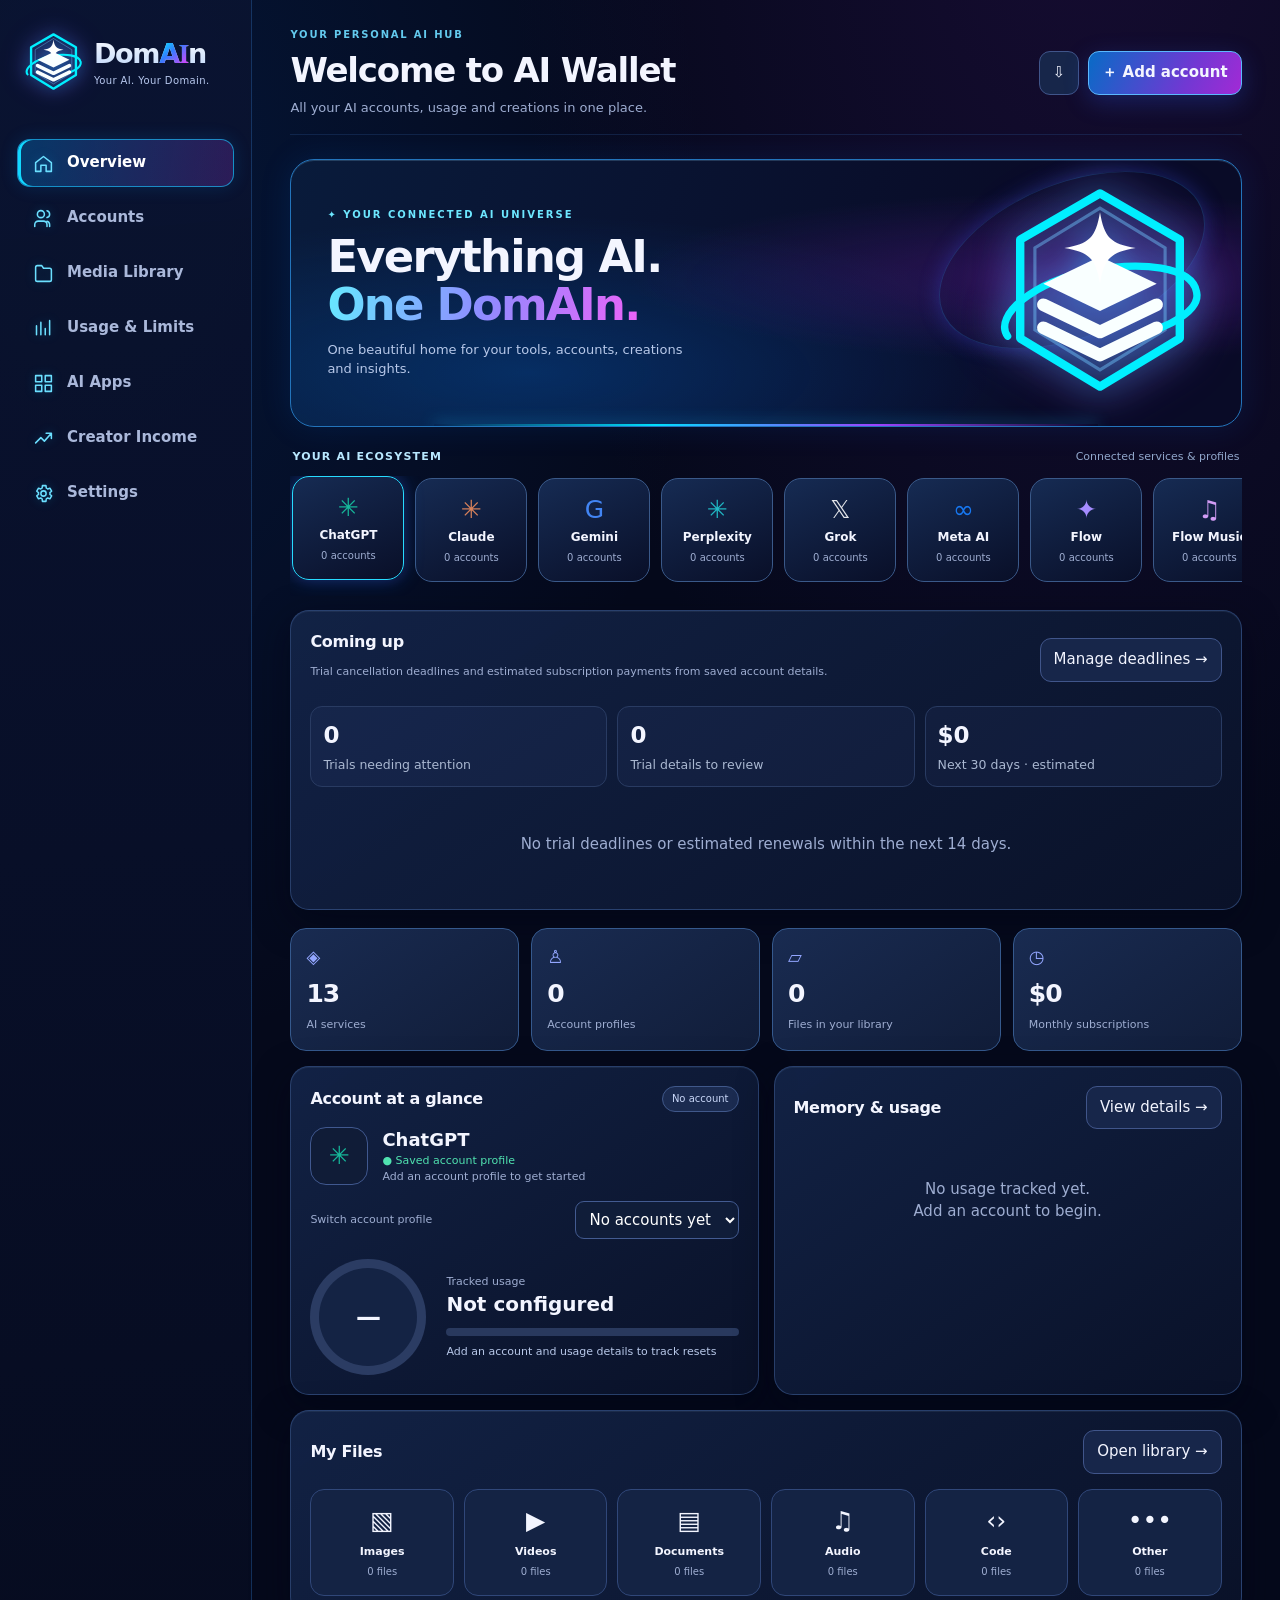
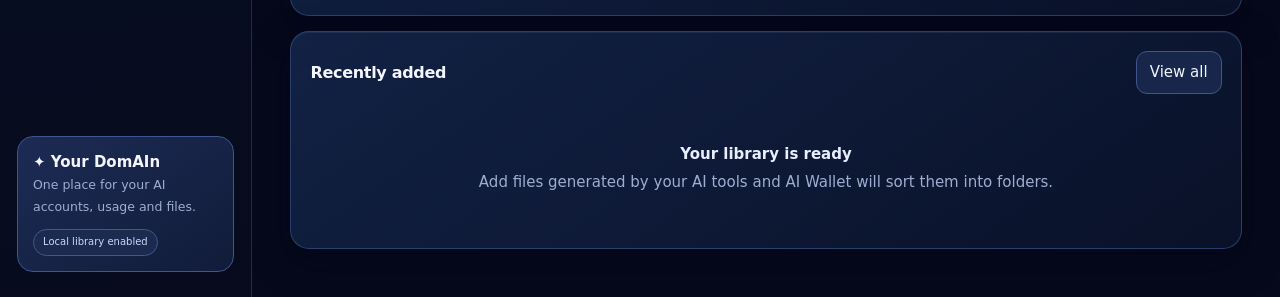
==== index.html @ 59a5a4dc "Fix branch-based GitHub Pages root: launch DomAIn instead of README" ====
<!doctype html>
<html lang="en"><head><meta charset="utf-8"><meta name="viewport" content="width=device-width,initial-scale=1"><meta name="theme-color" content="#05091b"><title>DomAIn — Launching</title><meta http-equiv="refresh" content="0;url=./AI_Wallet_Project/index.html"><script>location.replace(new URL('./AI_Wallet_Project/index.html'+location.search+location.hash,location.href));</script><style>body{margin:0;min-height:100vh;display:grid;place-items:center;background:#05091b;color:#e7f5ff;font:16px system-ui}a{color:#55dfff}</style></head><body><main><h1>DomAIn</h1><p>Opening your AI dashboard…</p><a href="./AI_Wallet_Project/index.html">Open DomAIn</a></main></body></html>
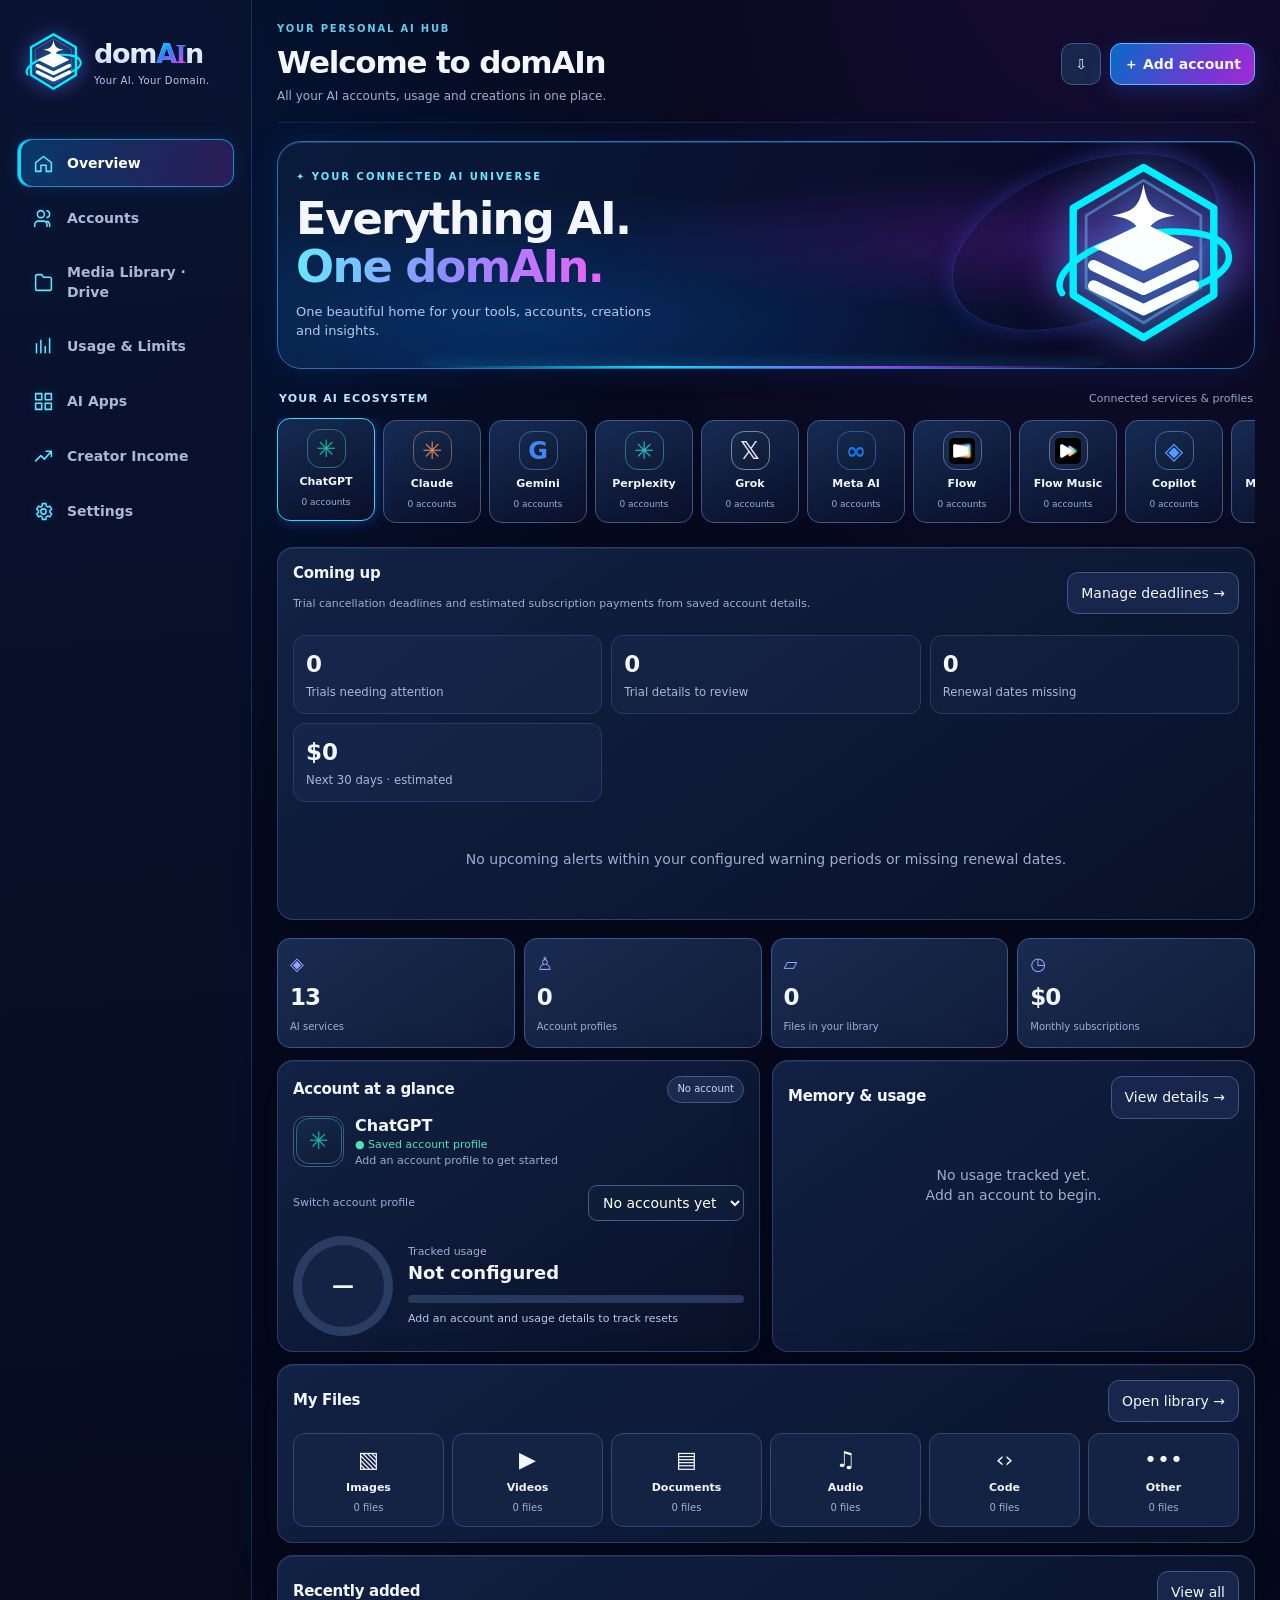
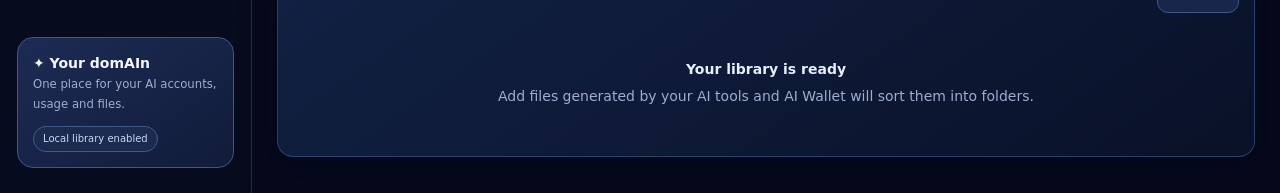
==== commit fe9c1158: "Complete lowercase domAIn branding and refresh offline cache" ====
--- a/index.html
+++ b/index.html
@@ -1,2 +1,2 @@
 <!doctype html>
-<html lang="en"><head><meta charset="utf-8"><meta name="viewport" content="width=device-width,initial-scale=1"><meta name="theme-color" content="#05091b"><title>DomAIn — Launching</title><meta http-equiv="refresh" content="0;url=./AI_Wallet_Project/index.html"><script>location.replace(new URL('./AI_Wallet_Project/index.html'+location.search+location.hash,location.href));</script><style>body{margin:0;min-height:100vh;display:grid;place-items:center;background:#05091b;color:#e7f5ff;font:16px system-ui}a{color:#55dfff}</style></head><body><main><h1>DomAIn</h1><p>Opening your AI dashboard…</p><a href="./AI_Wallet_Project/index.html">Open DomAIn</a></main></body></html>+<html lang="en"><head><meta charset="utf-8"><meta name="viewport" content="width=device-width,initial-scale=1"><meta name="theme-color" content="#05091b"><title>domAIn — Launching</title><meta http-equiv="refresh" content="0;url=./AI_Wallet_Project/index.html"><script>location.replace(new URL('./AI_Wallet_Project/index.html'+location.search+location.hash,location.href));</script><style>body{margin:0;min-height:100vh;display:grid;place-items:center;background:#05091b;color:#e7f5ff;font:16px system-ui}a{color:#55dfff}</style></head><body><main><h1>domAIn</h1><p>Opening your AI dashboard…</p><a href="./AI_Wallet_Project/index.html">Open domAIn</a></main></body></html>
